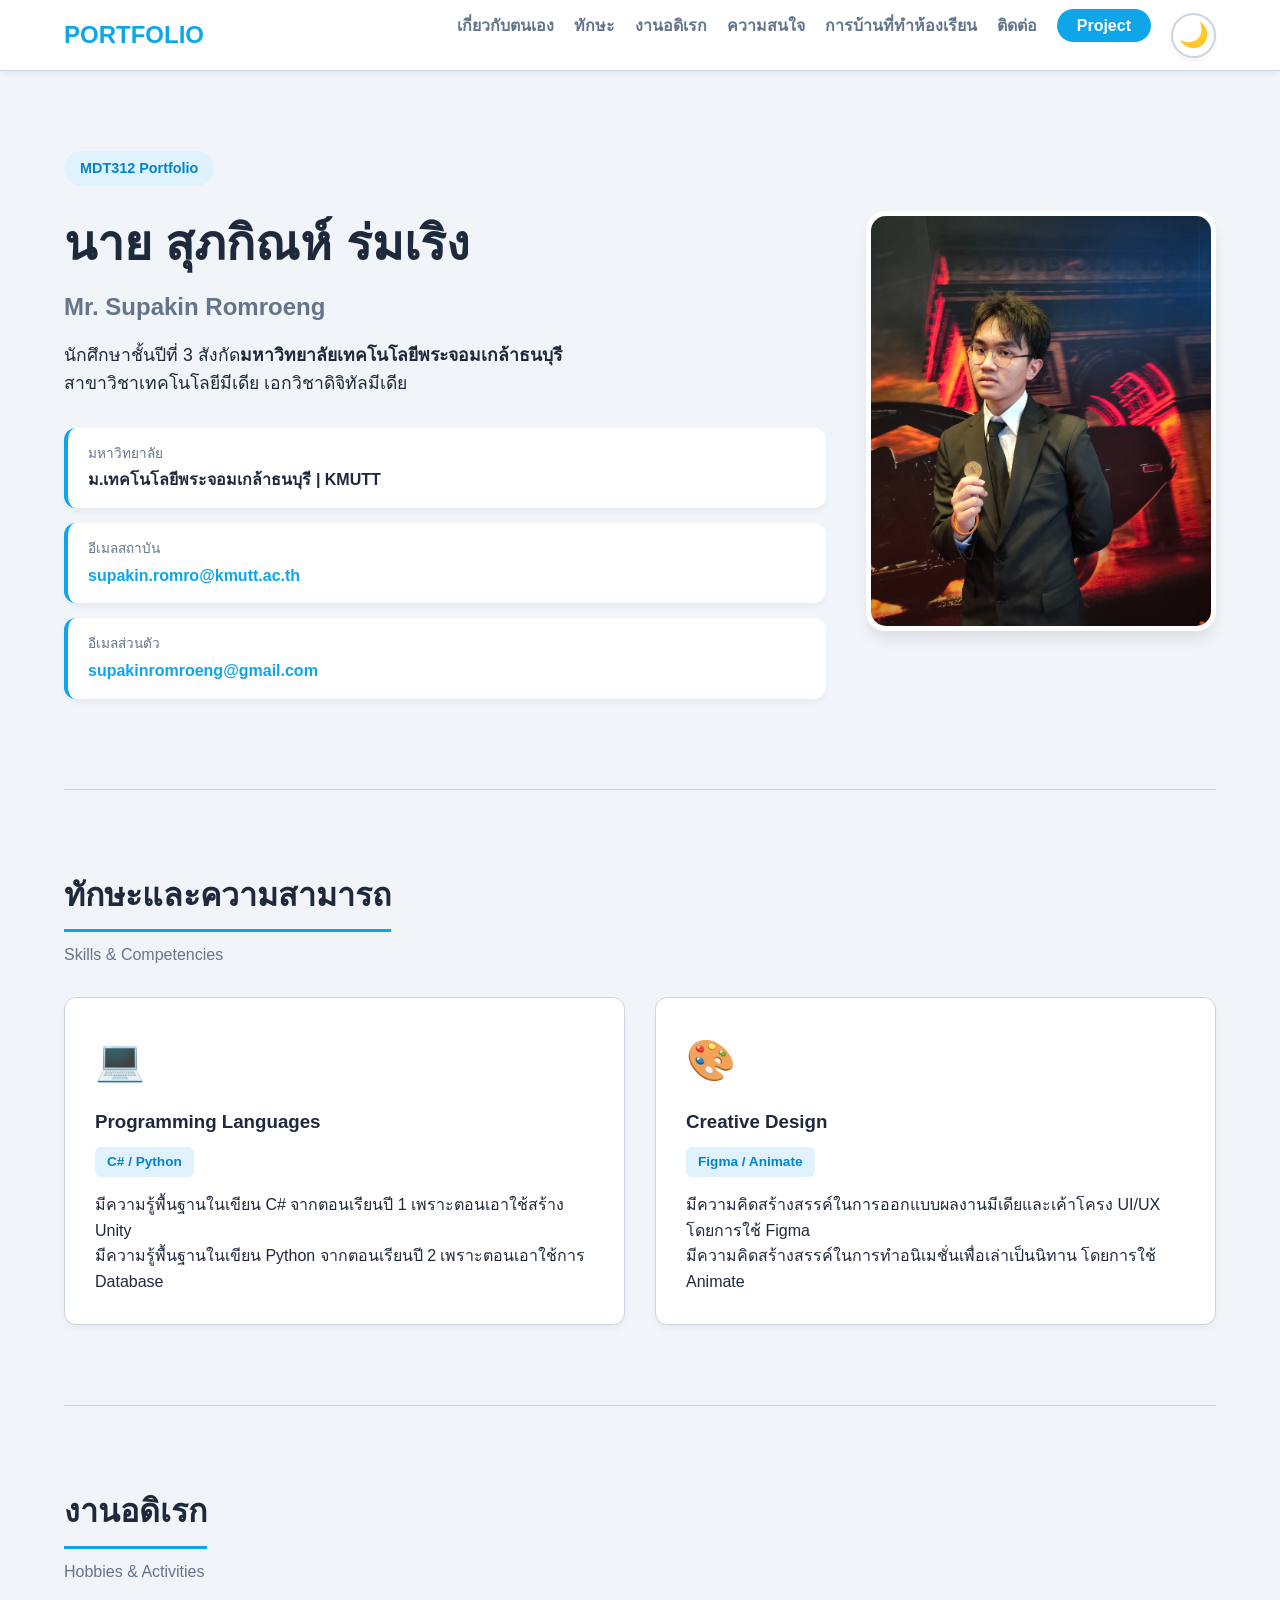
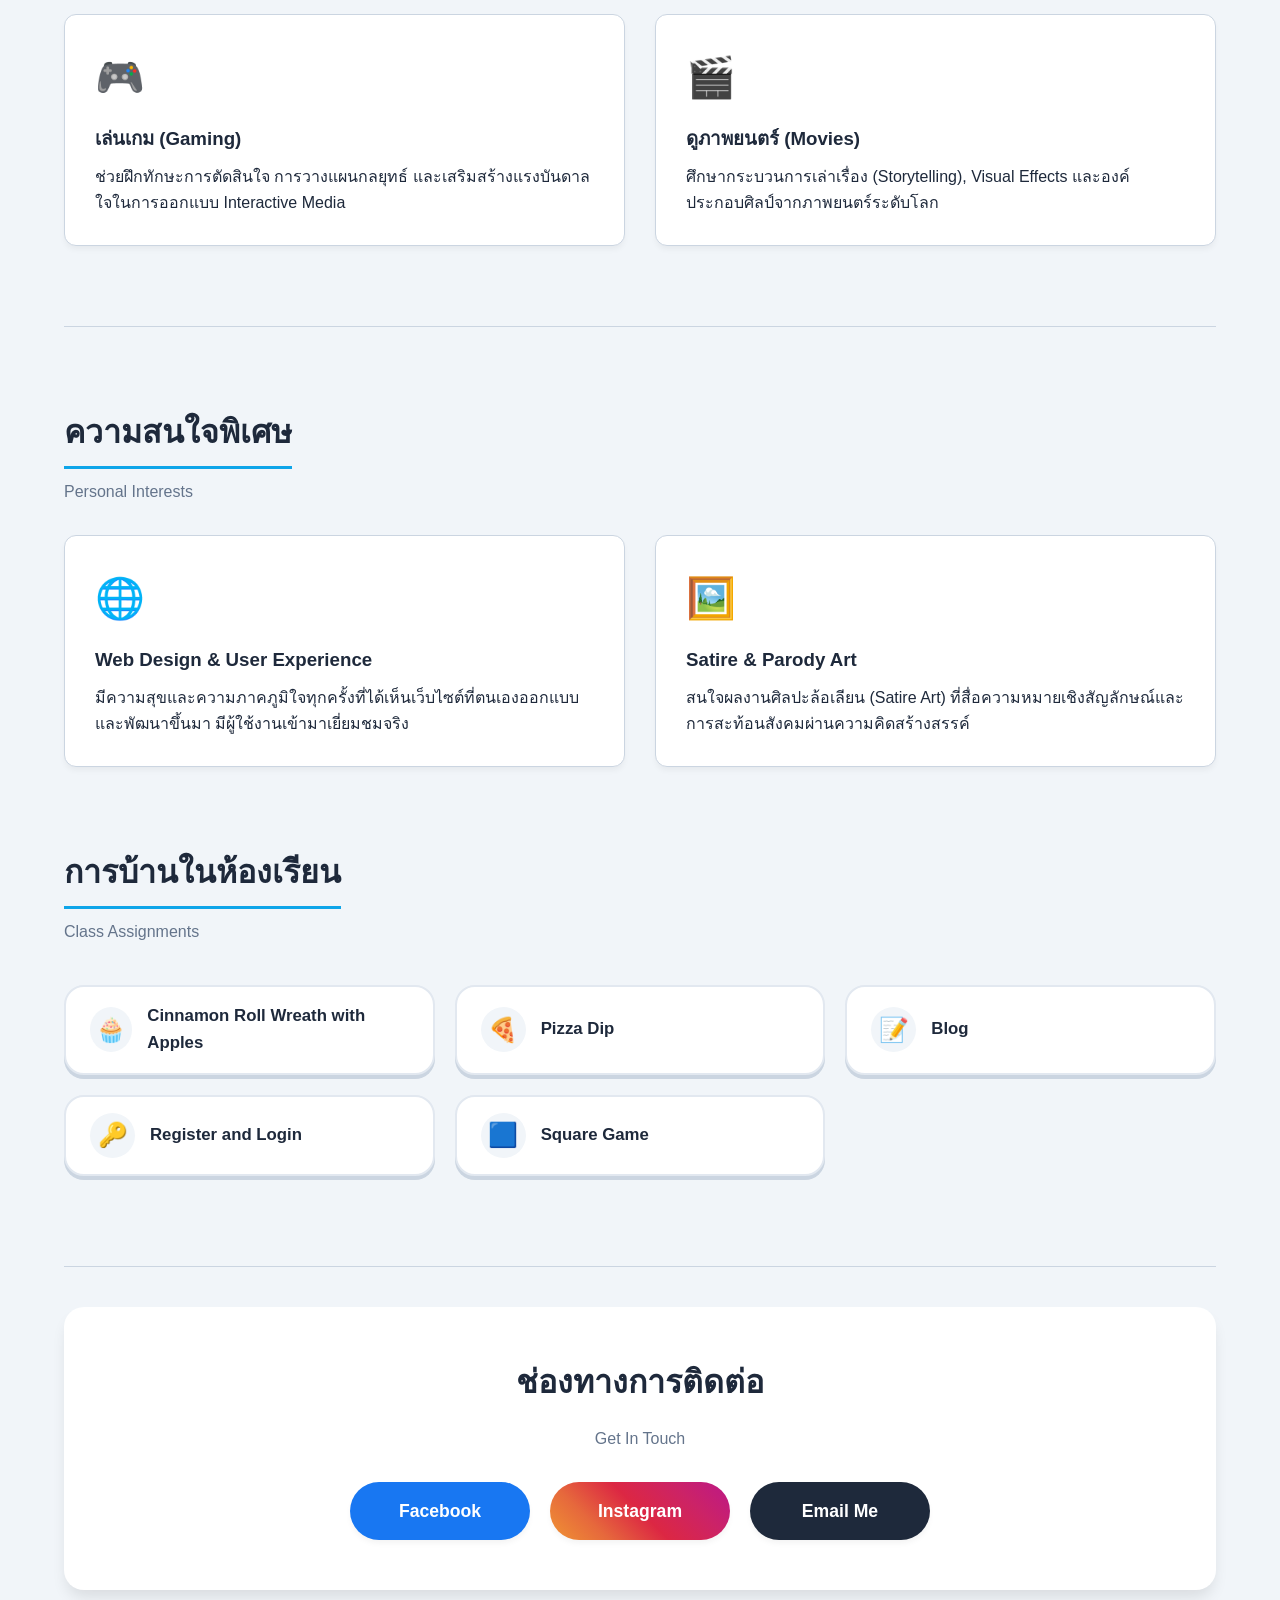
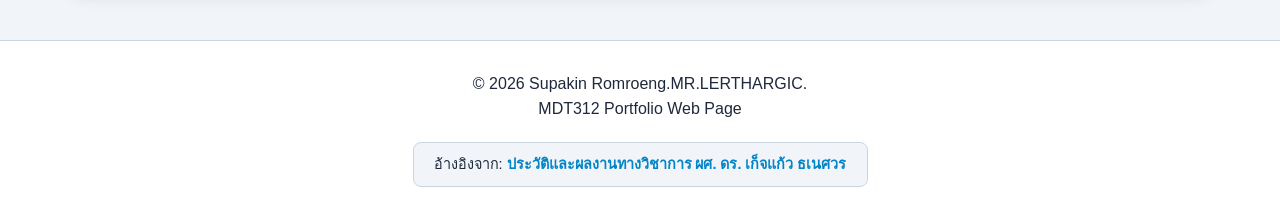
==== Portfolio/index.html @ a9341f12 "Upload Portfolio" ====
<!DOCTYPE html>
<html lang="th">

<head>
    <meta charset="UTF-8">
    <meta name="viewport" content="width=device-width, initial-scale=1.0">
    <meta name="keywords" content="สุภกิณห์ ร่มเริง, Portfolio, MDT312, KMUTT, Web Developer">
    <meta name="description" content="แฟ้มสะสมผลงานของ สุภกิณห์ ร่มเริง นักศึกษาสาขาเทคโนโลยีมีเดีย KMUTT">
    <meta name="author" content="สุภกิณห์ ร่มเริง">
    <title>Portfolio | สุภกิณห์ ร่มเริง</title>

    <!-- External CSS -->
    <link rel="stylesheet" href="supakin_romroeng.css">
</head>

<body>

    <!-- Header & Navigation Bar -->
    <header class="navbar-header">
        <nav class="navbar container">
            <div class="logo">PORTFOLIO</div>
            <ul class="nav-links">
                <li><a href="#about">เกี่ยวกับตนเอง</a></li>
                <li><a href="#skills">ทักษะ</a></li>
                <li><a href="#hobbies">งานอดิเรก</a></li>
                <li><a href="#interests">ความสนใจ</a></li>
                <li><a href="#assignments">การบ้านที่ทำห้องเรียน</a></li>
                <li><a href="#contact">ติดต่อ</a></li>
                <li><a href="project.html" class="nav-btn">Project</a></li>
                <li><button id="theme-toggle" class="theme-btn" aria-label="Toggle Theme">🌙</button></li>
            </ul>
        </nav>
    </header>

    <main class="container">

        <!-- Hero / Profile Section -->
        <section id="about" class="hero-section">
            <div class="hero-content">
                <span class="badge">MDT312 Portfolio</span>
                <h1 class="hero-title">นาย สุภกิณห์ ร่มเริง</h1>
                <h2 class="hero-subtitle">Mr. Supakin Romroeng</h2>
                <p class="hero-desc">
                    นักศึกษาชั้นปีที่ 3 สังกัด<strong>มหาวิทยาลัยเทคโนโลยีพระจอมเกล้าธนบุรี</strong><br>
                    สาขาวิชาเทคโนโลยีมีเดีย เอกวิชาดิจิทัลมีเดีย
                </p>

                <!-- Contact Info Badges -->
                <div class="info-badges">
                    <div class="info-card">
                        <span class="info-label">มหาวิทยาลัย</span>
                        <span class="info-value">ม.เทคโนโลยีพระจอมเกล้าธนบุรี | KMUTT</span>
                    </div>
                    <div class="info-card">
                        <span class="info-label">อีเมลสถาบัน</span>
                        <a href="mailto:supakin.romro@kmutt.ac.th" class="info-value link">supakin.romro@kmutt.ac.th</a>
                    </div>
                    <div class="info-card">
                        <span class="info-label">อีเมลส่วนตัว</span>
                        <a href="mailto:supakinromroeng@gmail.com" class="info-value link">supakinromroeng@gmail.com</a>
                    </div>
                </div>
            </div>

            <!-- Profile Image Container -->
            <div class="hero-image-wrapper">
                <img src="62441.jpg" alt="รูปโปรไฟล์ สุภกิณห์ ร่มเริง" class="hero-img">
            </div>
        </section>

        <hr class="section-divider">

        <!-- Skills Section -->
        <section id="skills" class="section">
            <div class="section-title-wrapper">
                <h2 class="section-title">ทักษะและความสามารถ</h2>
                <p class="section-subtitle">Skills & Competencies</p>
            </div>

            <div class="grid-cards">
                <div class="card skill-card">
                    <div class="card-icon">💻</div>
                    <h3>Programming Languages</h3>
                    <p class="card-tag">C# / Python</p>
                    <p>มีความรู้พื้นฐานในเขียน C# จากตอนเรียนปี 1 เพราะตอนเอาใช้สร้าง Unity</p>
                    <p>มีความรู้พื้นฐานในเขียน Python จากตอนเรียนปี 2 เพราะตอนเอาใช้การ Database</p>
                </div>

                <div class="card skill-card">
                    <div class="card-icon">🎨</div>
                    <h3>Creative Design</h3>
                    <p class="card-tag">Figma / Animate</p>
                    <p>มีความคิดสร้างสรรค์ในการออกแบบผลงานมีเดียและเค้าโครง UI/UX โดยการใช้ Figma</p>
                    <p>มีความคิดสร้างสรรค์ในการทำอนิเมชั่นเพื่อเล่าเป็นนิทาน โดยการใช้ Animate</p>
                </div>
            </div>
        </section>

        <hr class="section-divider">

        <!-- Hobbies Section -->
        <section id="hobbies" class="section">
            <div class="section-title-wrapper">
                <h2 class="section-title">งานอดิเรก</h2>
                <p class="section-subtitle">Hobbies & Activities</p>
            </div>

            <div class="grid-cards">
                <div class="card hobby-card">
                    <div class="card-icon">🎮</div>
                    <h3>เล่นเกม (Gaming)</h3>
                    <p>ช่วยฝึกทักษะการตัดสินใจ การวางแผนกลยุทธ์ และเสริมสร้างแรงบันดาลใจในการออกแบบ Interactive Media
                    </p>
                </div>

                <div class="card hobby-card">
                    <div class="card-icon">🎬</div>
                    <h3>ดูภาพยนตร์ (Movies)</h3>
                    <p>ศึกษากระบวนการเล่าเรื่อง (Storytelling), Visual Effects และองค์ประกอบศิลป์จากภาพยนตร์ระดับโลก</p>
                </div>
            </div>
        </section>

        <hr class="section-divider">

        <!-- Interests Section -->
        <section id="interests" class="section">
            <div class="section-title-wrapper">
                <h2 class="section-title">ความสนใจพิเศษ</h2>
                <p class="section-subtitle">Personal Interests</p>
            </div>

            <div class="grid-cards">
                <div class="card interest-card">
                    <div class="card-icon">🌐</div>
                    <h3>Web Design & User Experience</h3>
                    <p>มีความสุขและความภาคภูมิใจทุกครั้งที่ได้เห็นเว็บไซต์ที่ตนเองออกแบบและพัฒนาขึ้นมา
                        มีผู้ใช้งานเข้ามาเยี่ยมชมจริง</p>
                </div>

                <div class="card interest-card">
                    <div class="card-icon">🖼️</div>
                    <h3>Satire & Parody Art</h3>
                    <p>สนใจผลงานศิลปะล้อเลียน (Satire Art)
                        ที่สื่อความหมายเชิงสัญลักษณ์และการสะท้อนสังคมผ่านความคิดสร้างสรรค์</p>
                </div>
            </div>
        </section>

        <!-- Assignment Section -->
        <section id="assignments" class="section">
            <div class="section-title-wrapper">
                <h2 class="section-title">การบ้านในห้องเรียน</h2>
                <p class="section-subtitle">Class Assignments</p>
            </div>

            <!-- ใช้ Grid สำหรับปุ่มการบ้าน -->
            <div class="assignment-grid">
                <a href="Assignment/assignment-3/recipe.html" class="assignment-btn">
                    <span class="btn-icon">🧁</span> Cinnamon Roll Wreath with Apples
                </a>
                <a href="Assignment/assignment4/recipe.html" class="assignment-btn">
                    <span class="btn-icon">🍕</span> Pizza Dip
                </a>
                <a href="Assignment/assignment5/index.html" class="assignment-btn">
                    <span class="btn-icon">📝</span> Blog
                </a>
                <a href="Assignment/assignment-6/register.html" class="assignment-btn">
                    <span class="btn-icon">🔑</span> Register and Login
                </a>
                <a href="Assignment/assignment7/index.html" class="assignment-btn">
                    <span class="btn-icon">🟦</span> Square Game
                </a>
            </div>
        </section>


        <hr class="section-divider">

        <!-- Contact Section -->
        <section id="contact" class="section contact-section">
            <div class="section-title-wrapper">
                <h2 class="section-title">ช่องทางการติดต่อ</h2>
                <p class="section-subtitle">Get In Touch</p>
            </div>

            <div class="social-links">
                <a href="https://www.facebook.com/supakin.romroeng" target="_blank" rel="noopener noreferrer"
                    class="social-btn facebook">
                    <span>Facebook</span>
                </a>
                <a href="https://www.instagram.com/love_rabu2005/" target="_blank" rel="noopener noreferrer"
                    class="social-btn instagram">
                    <span>Instagram</span>
                </a>
                <a href="mailto:supakin.romro@kmutt.ac.th" class="social-btn email">
                    <span>Email Me</span>
                </a>
            </div>
        </section>

    </main>

    <!-- Footer -->
    <footer class="footer">
        <div class="container footer-content">
            <p>&copy; 2026 Supakin Romroeng.MR.LERTHARGIC.</p>
            <p class="footer-subtext">MDT312 Portfolio Web Page</p>

            <!-- Reference -->
            <p class="reference-link">
                อ้างอิงจาก: <a href="https://ketnas.github.io/portfolio-mdt312/"
                    target="_blank">ประวัติและผลงานทางวิชาการ ผศ. ดร. เก็จแก้ว ธเนศวร</a>
            </p>
        </div>
    </footer>

    <script src="script.js"></script>

</body>

</html>
---- Portfolio/supakin_romroeng.css ----
/* ==========================================================================
   1. CSS Variables & Reset (Week 2)
   ========================================================================== */
:root {
    --primary-color: #0ea5e9;
    /* ฟ้าสดใส (Sky Blue) */
    --primary-hover: #0284c7;
    /* ฟ้าเข้มเวลา Hover */
    --bg-color: #f1f5f9;
    /* พื้นหลังหน้าเว็บสีเทาอ่อน สบายตา */
    --card-bg: #ffffff;
    /* การ์ดสีขาว */
    --text-primary: #1e293b;
    /* สีข้อความหลักเข้มๆ แต่อ่อนกว่าดำ */
    --text-secondary: #64748b;
    /* สีข้อความรอง */
    --border-color: #cbd5e1;
    /* ขอบสีเทาอ่อน */

    --radius-sm: 8px;
    --radius-md: 12px;
    --radius-lg: 20px;

    --shadow-sm: 0 4px 6px -1px rgba(0, 0, 0, 0.05);
    --shadow-md: 0 10px 15px -3px rgba(0, 0, 0, 0.1);
    --shadow-hover: 0 20px 25px -5px rgba(0, 0, 0, 0.15);

    --transition: all 0.3s ease-in-out;
}

* {
    margin: 0;
    padding: 0;
    box-sizing: border-box;
}

html {
    scroll-behavior: smooth;
}

/* เอา Google Font ออก ใช้ฟอนต์พื้นฐานของระบบแทน */
body {
    font-family: -apple-system, BlinkMacSystemFont, "Segoe UI", Roboto, Helvetica, Arial, Tahoma, "Thonburi", sans-serif;
    background-color: var(--bg-color);
    color: var(--text-primary);
    line-height: 1.6;
}

.container {
    max-width: 1200px;
    margin: 0 auto;
    padding: 0 24px;
}

.text-center {
    text-align: center;
}

/* ==========================================================================
   2. Navbar
   ========================================================================== */
.navbar-header {
    position: sticky;
    top: 0;
    background-color: rgba(255, 255, 255, 0.95);
    backdrop-filter: blur(8px);
    border-bottom: 1px solid var(--border-color);
    z-index: 1000;
    box-shadow: var(--shadow-sm);
}

.navbar {
    display: flex;
    justify-content: space-between;
    align-items: center;
    height: 70px;
}

.logo {
    font-size: 1.5rem;
    font-weight: bold;
    color: var(--primary-color);
}

.nav-links {
    display: flex;
    list-style: none;
    gap: 20px;
}

.nav-links a {
    text-decoration: none;
    color: var(--text-secondary);
    font-weight: bold;
    transition: var(--transition);
}

.nav-links a:hover {
    color: var(--primary-hover);
}

.nav-btn {
    background-color: var(--primary-color);
    color: white !important;
    padding: 8px 20px;
    border-radius: 50px;
    /* ปุ่มโค้งมน */
}

.nav-btn:hover {
    background-color: var(--primary-hover);
    transform: translateY(-2px);
}

/* ==========================================================================
   3. Hero Section (หน้า Index)
   ========================================================================== */
.hero-section {
    display: flex;
    align-items: center;
    justify-content: space-between;
    padding: 80px 0 50px;
    gap: 40px;
}

.hero-content {
    flex: 1;
}

.badge {
    display: inline-block;
    background-color: #e0f2fe;
    color: var(--primary-hover);
    padding: 6px 16px;
    border-radius: 20px;
    font-size: 0.9rem;
    font-weight: bold;
    margin-bottom: 20px;
}

.hero-title {
    font-size: 3rem;
    font-weight: bold;
    margin-bottom: 5px;
}

.hero-subtitle {
    font-size: 1.5rem;
    color: var(--text-secondary);
    margin-bottom: 15px;
}

.hero-desc {
    font-size: 1.1rem;
    margin-bottom: 30px;
}

.info-badges {
    display: flex;
    flex-direction: column;
    gap: 15px;
}

.info-card {
    background: var(--card-bg);
    padding: 15px 20px;
    border-radius: var(--radius-md);
    border-left: 4px solid var(--primary-color);
    /* เน้นแถบสีซ้ายมือ */
    box-shadow: var(--shadow-sm);
}

.info-label {
    display: block;
    font-size: 0.85rem;
    color: var(--text-secondary);
    margin-bottom: 3px;
}

.info-value {
    font-weight: bold;
    color: var(--text-primary);
}

.info-value.link {
    color: var(--primary-color);
    text-decoration: none;
}

.info-value.link:hover {
    text-decoration: underline;
}

.hero-image-wrapper {
    flex-shrink: 0;
}

.hero-img {
    width: 350px;
    height: 420px;
    object-fit: cover;
    border-radius: var(--radius-lg);
    box-shadow: var(--shadow-md);
    border: 5px solid white;
    transition: var(--transition);
}

.hero-img:hover {
    transform: rotate(2deg) scale(1.02);
}

.section-divider {
    border: 0;
    height: 1px;
    background: var(--border-color);
    margin: 40px 0;
}

/* ==========================================================================
   4. Sections & Grid Cards (หน้า Index)
   ========================================================================== */
.section {
    padding: 40px 0;
}

.section-title-wrapper {
    margin-bottom: 30px;
}

.section-title {
    font-size: 2rem;
    font-weight: bold;
    color: var(--text-primary);
    border-bottom: 3px solid var(--primary-color);
    display: inline-block;
    padding-bottom: 8px;
}

.section-subtitle {
    margin-top: 10px;
    color: var(--text-secondary);
}

.grid-cards {
    display: grid;
    grid-template-columns: repeat(auto-fit, minmax(320px, 1fr));
    gap: 30px;
}

.card {
    background: var(--card-bg);
    padding: 30px;
    border-radius: var(--radius-md);
    box-shadow: var(--shadow-sm);
    border: 1px solid var(--border-color);
    transition: var(--transition);
}

.card:hover {
    transform: translateY(-8px);
    box-shadow: var(--shadow-hover);
    border-color: var(--primary-color);
}

.card-icon {
    font-size: 2.5rem;
    margin-bottom: 15px;
}

.card h3 {
    margin-bottom: 10px;
}

.card-tag {
    display: inline-block;
    background: #e0f2fe;
    color: var(--primary-hover);
    padding: 4px 12px;
    border-radius: 6px;
    font-size: 0.85rem;
    font-weight: bold;
    margin-bottom: 15px;
}

/* Assignment Grid */
.assignment-grid {
    grid-template-columns: repeat(auto-fit, minmax(200px, 1fr));
    gap: 15px;
}

.assignment-item {
    display: block;
    background-color: var(--card-bg);
    text-align: center;
    padding: 20px;
    border-radius: var(--radius-md);
    text-decoration: none;
    color: var(--primary-hover);
    font-weight: bold;
    border: 1px solid var(--border-color);
    transition: var(--transition);
}

.assignment-item:hover {
    background-color: var(--primary-color);
    color: white;
    transform: translateY(-3px);
    box-shadow: var(--shadow-md);
}

/* ==========================================================================
   4.1 Assignment Grid (ปุ่มน่ารักๆ)
   ========================================================================== */
.assignment-grid {
    display: grid;
    /* จัดเป็นตาราง: คอมพิวเตอร์โชว์แถวละ 3, มือถือโชว์แถวละ 1-2 */
    grid-template-columns: repeat(auto-fit, minmax(280px, 1fr));
    gap: 20px;
    padding: 10px 0;
}

.assignment-btn {
    display: flex;
    align-items: center;
    justify-content: flex-start;
    background-color: #ffffff;
    padding: 16px 24px;
    border-radius: var(--radius-lg);
    /* มุมโค้งมนน่ารัก */
    text-decoration: none;
    color: var(--text-primary);
    font-weight: bold;
    font-size: 1.05rem;

    /* Box Model & Border */
    border: 2px solid #e2e8f0;
    box-shadow: 0 4px 0 #cbd5e1;
    /* เงาแบบแข็ง (Hard Shadow) สไตล์ปุ่มเกม/น่ารัก */

    /* Transition สำหรับความนุ่มนวล */
    transition: all 0.2s cubic-bezier(0.4, 0, 0.2, 1);
}

/* เอฟเฟกต์เมื่อเอาเมาส์ชี้ (Hover) */
.assignment-btn:hover {
    border-color: var(--primary-color);
    box-shadow: 0 4px 0 var(--primary-hover);
    color: var(--primary-color);
    transform: translateY(-2px);
    /* ลอยขึ้นนิดหน่อย */
}

/* เอฟเฟกต์เมื่อกดปุ่ม (Active) */
.assignment-btn:active {
    transform: translateY(4px);
    /* ปุ่มยุบลงไปตามเงา */
    box-shadow: 0 0 0 transparent;
    /* เงาหายไป */
}

/* ไอคอนอีโมจิในปุ่ม */
.btn-icon {
    font-size: 1.5rem;
    margin-right: 15px;
    background-color: #f1f5f9;
    width: 45px;
    height: 45px;
    display: inline-flex;
    align-items: center;
    justify-content: center;
    border-radius: 50%;
    /* ไอคอนอยู่ในวงกลม */
    transition: transform 0.3s ease;
}

.assignment-btn:hover .btn-icon {
    transform: scale(1.15) rotate(5deg);
    /* ซูมและเอียงไอคอนเมื่อชี้เมาส์ */
    background-color: #e0f2fe;
    /* เปลี่ยนสีพื้นหลังวงกลม */
}

/* ==========================================================================
   5. Contact Section (ออกแบบให้เป็นระเบียบและสวยงาม)
   ========================================================================== */
.contact-section {
    text-align: center;
    background-color: white;
    padding: 50px 20px;
    border-radius: var(--radius-lg);
    box-shadow: var(--shadow-md);
    margin: 40px 0;
}

.contact-section .section-title {
    border-bottom: none;
    /* เอาเส้นใต้ของ Contact ออก */
}

.social-links {
    display: flex;
    justify-content: center;
    gap: 20px;
    flex-wrap: wrap;
    margin-top: 30px;
}

.social-btn {
    display: flex;
    align-items: center;
    justify-content: center;
    padding: 15px 35px;
    border-radius: 50px;
    /* ปุ่มโค้งมนแบบ Pill */
    font-size: 1.1rem;
    font-weight: bold;
    text-decoration: none;
    color: white;
    transition: var(--transition);
    box-shadow: var(--shadow-sm);
    min-width: 180px;
}

.social-btn.facebook {
    background-color: #1877F2;
}

.social-btn.facebook:hover {
    background-color: #1664cc;
    box-shadow: 0 10px 20px rgba(24, 119, 242, 0.4);
}

.social-btn.instagram {
    background: linear-gradient(45deg, #f09433, #e6683c, #dc2743, #cc2366, #bc1888);
}

.social-btn.instagram:hover {
    box-shadow: 0 10px 20px rgba(220, 39, 67, 0.4);
}

.social-btn.email {
    background-color: var(--text-primary);
}

.social-btn.email:hover {
    background-color: black;
    box-shadow: 0 10px 20px rgba(0, 0, 0, 0.3);
}

.social-btn:hover {
    transform: translateY(-5px);
}

/* ==========================================================================
   6. Project Gallery (หน้า project.html) 
   ========================================================================== */
.gallery-grid {
    display: grid;
    grid-template-columns: repeat(auto-fit, minmax(280px, 1fr));
    gap: 30px;
    padding: 20px 0;
}

.gallery-item {
    background-color: var(--card-bg);
    border-radius: var(--radius-md);
    overflow: hidden;
    /* ไม่ให้รูปทะลุกรอบ */
    box-shadow: var(--shadow-sm);
    border: 1px solid var(--border-color);
    transition: var(--transition);
    display: flex;
    flex-direction: column;
}

.gallery-item:hover {
    transform: translateY(-8px);
    box-shadow: var(--shadow-hover);
    border-color: var(--primary-color);
}

.gallery-item img {
    width: 100%;
    height: 220px;
    object-fit: cover;
    /* ให้รูปเต็มกรอบโดยไม่ผิดสัดส่วน */
    border-bottom: 1px solid var(--border-color);
    transition: transform 0.5s ease;
}

.gallery-item:hover img {
    transform: scale(1.05);
    /* ซูมรูปตอนชี้เมาส์ */
}

.gallery-info {
    padding: 20px;
    flex-grow: 1;
    /* ดันเนื้อหาให้เต็มกล่อง */
    background: white;
    z-index: 1;
    /* ให้อยู่เหนือรูปที่ซูม */
}

.gallery-info h3 {
    color: var(--text-primary);
    font-size: 1.2rem;
    margin-bottom: 8px;
}

.gallery-info p {
    color: var(--text-secondary);
    font-size: 0.9rem;
    font-weight: bold;
}

/* ==========================================================================
   7. Footer
   ========================================================================== */
.footer {
    background-color: white;
    border-top: 1px solid var(--border-color);
    padding: 30px 0;
    margin-top: 50px;
    text-align: center;
}

.reference-link {
    display: inline-block;
    margin-top: 20px;
    padding: 10px 20px;
    background-color: var(--bg-color);
    border: 1px solid var(--border-color);
    border-radius: var(--radius-sm);
    font-size: 0.9rem;
}

.reference-link a {
    color: var(--primary-hover);
    text-decoration: none;
    font-weight: bold;
}

/* ==========================================================================
   8. Responsive Design (มือถือและแท็บเล็ต)
   ========================================================================== */
@media (max-width: 768px) {
    .hero-section {
        flex-direction: column-reverse;
        text-align: center;
        padding: 40px 0;
    }

    .info-card {
        text-align: left;
    }

    .hero-img {
        width: 250px;
        height: 300px;
    }

    .navbar {
        flex-direction: column;
        height: auto;
        padding: 15px 0;
    }

    .nav-links {
        margin-top: 15px;
        flex-wrap: wrap;
        justify-content: center;
    }
} /* <--- ปิดปีกกาของ @media ตรงนี้ให้ถูกต้อง */

/* ==========================================================================
   9. Dark Mode (ธีมมืด) 
   ========================================================================== */

/* ปรับแต่งปุ่มกดให้อีโมจิอยู่ตรงกลางสวยๆ */
.theme-btn {
    background-color: var(--card-bg);
    border: 2px solid var(--border-color);
    width: 45px;
    height: 45px;
    border-radius: 50%;
    cursor: pointer;
    font-size: 1.5rem;
    display: flex;
    align-items: center;
    justify-content: center;
    transition: var(--transition);
    box-shadow: var(--shadow-sm);
    padding: 0;
}

.theme-btn:hover {
    transform: scale(1.1);
    border-color: var(--primary-color);
}

/* เมื่อ body มีคลาส .dark-mode */
body.dark-mode {
    --bg-color: #0f172a;
    --card-bg: #1e293b;
    --text-primary: #f8fafc;
    --text-secondary: #94a3b8;
    --border-color: #334155;

    --primary-color: #38bdf8;
    --primary-hover: #7dd3fc;

    --shadow-sm: 0 4px 6px -1px rgba(0, 0, 0, 0.5);
    --shadow-md: 0 10px 15px -3px rgba(0, 0, 0, 0.7);
}

/* --- บังคับเปลี่ยนสี Navbar และ Footer ตอนเป็น Dark Mode --- */
body.dark-mode .navbar-header,
body.dark-mode .footer,
body.dark-mode .contact-section,
body.dark-mode .gallery-info {
    background-color: #1e293b;
}

body.dark-mode .navbar-header {
    background-color: rgba(15, 23, 42, 0.95);
    border-bottom: 1px solid var(--border-color);
}

/* ปรับแต่งส่วนอื่นๆ เพิ่มเติมในโหมดมืด */
body.dark-mode .btn-icon {
    background-color: #334155;
}

body.dark-mode .assignment-btn {
    background-color: var(--card-bg);
    border-color: var(--border-color);
    box-shadow: 0 4px 0 var(--border-color);
}

body.dark-mode .assignment-btn:hover .btn-icon {
    background-color: #0c4a6e;
}

body.dark-mode .social-btn.email {
    background-color: var(--primary-color);
    color: #0f172a;
}

body.dark-mode .social-btn.email:hover {
    background-color: var(--primary-hover);
}

body.dark-mode .reference-link {
    background-color: var(--bg-color);
}
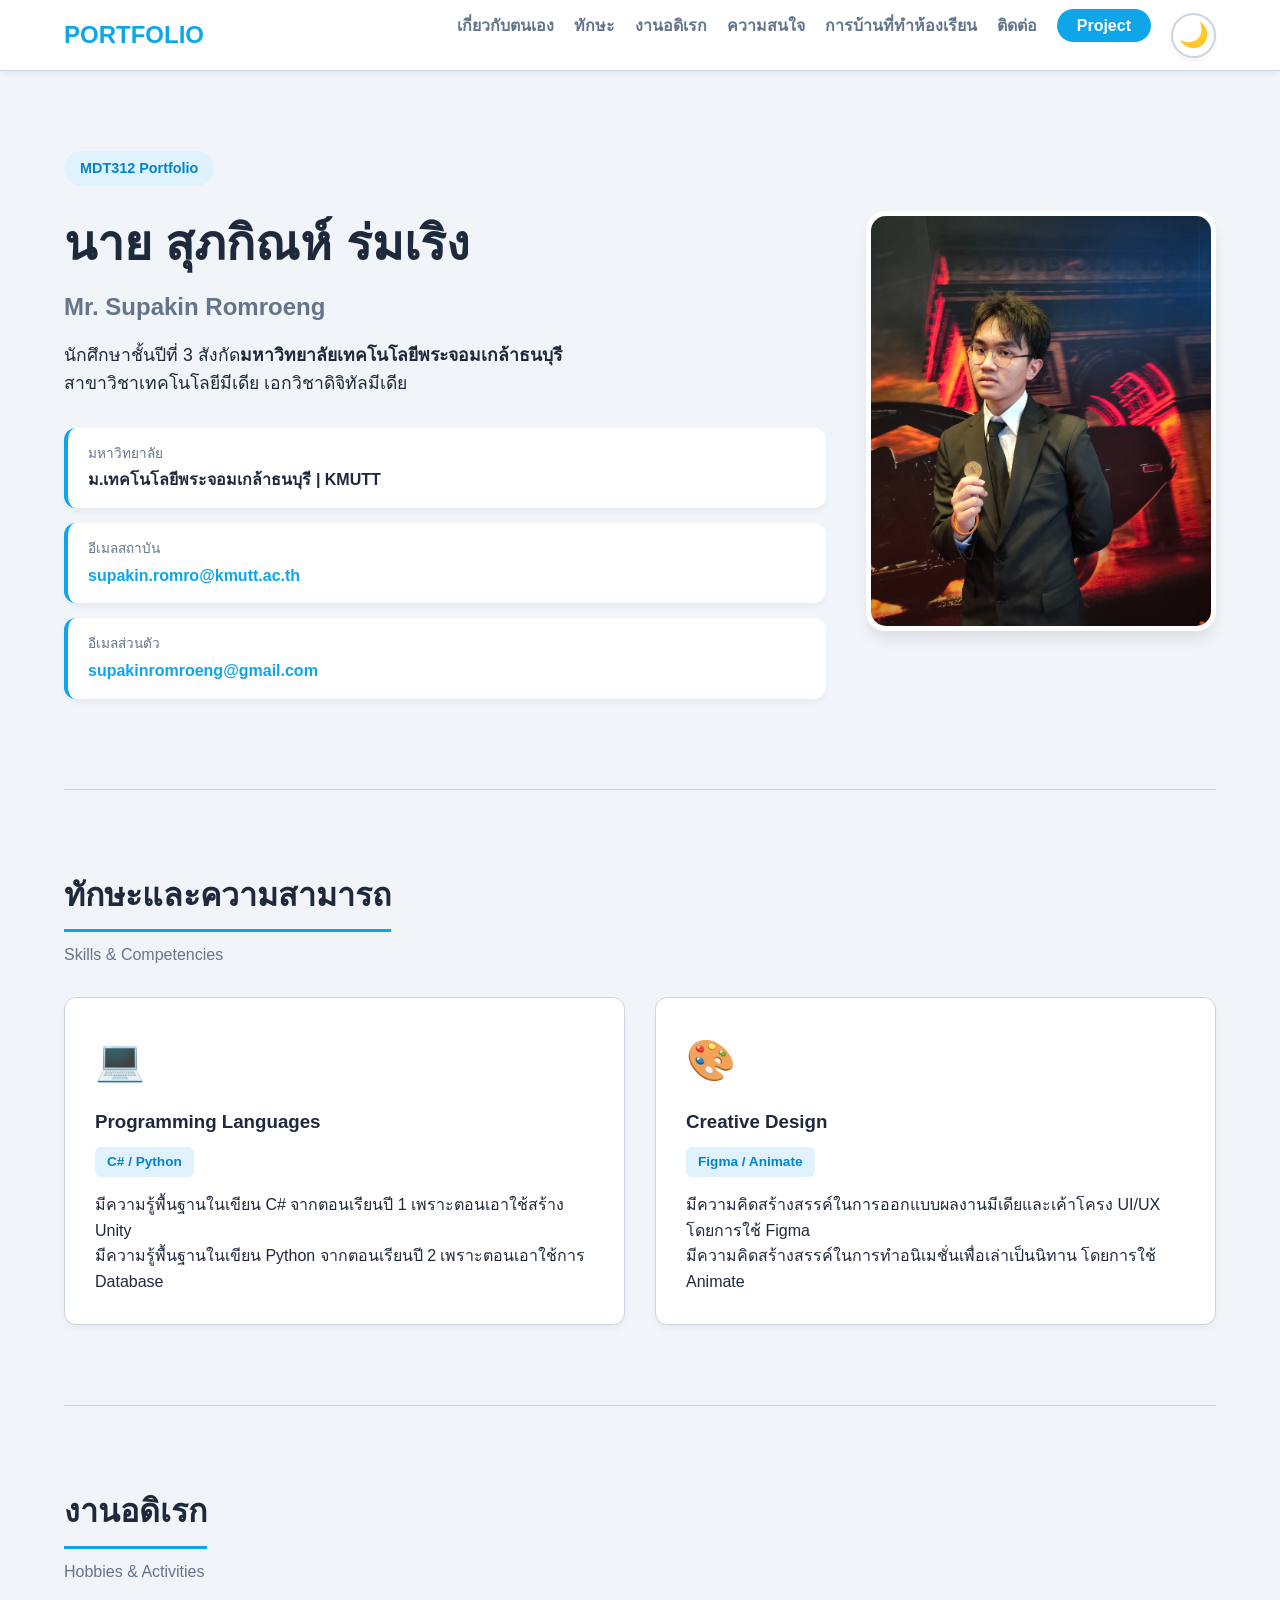
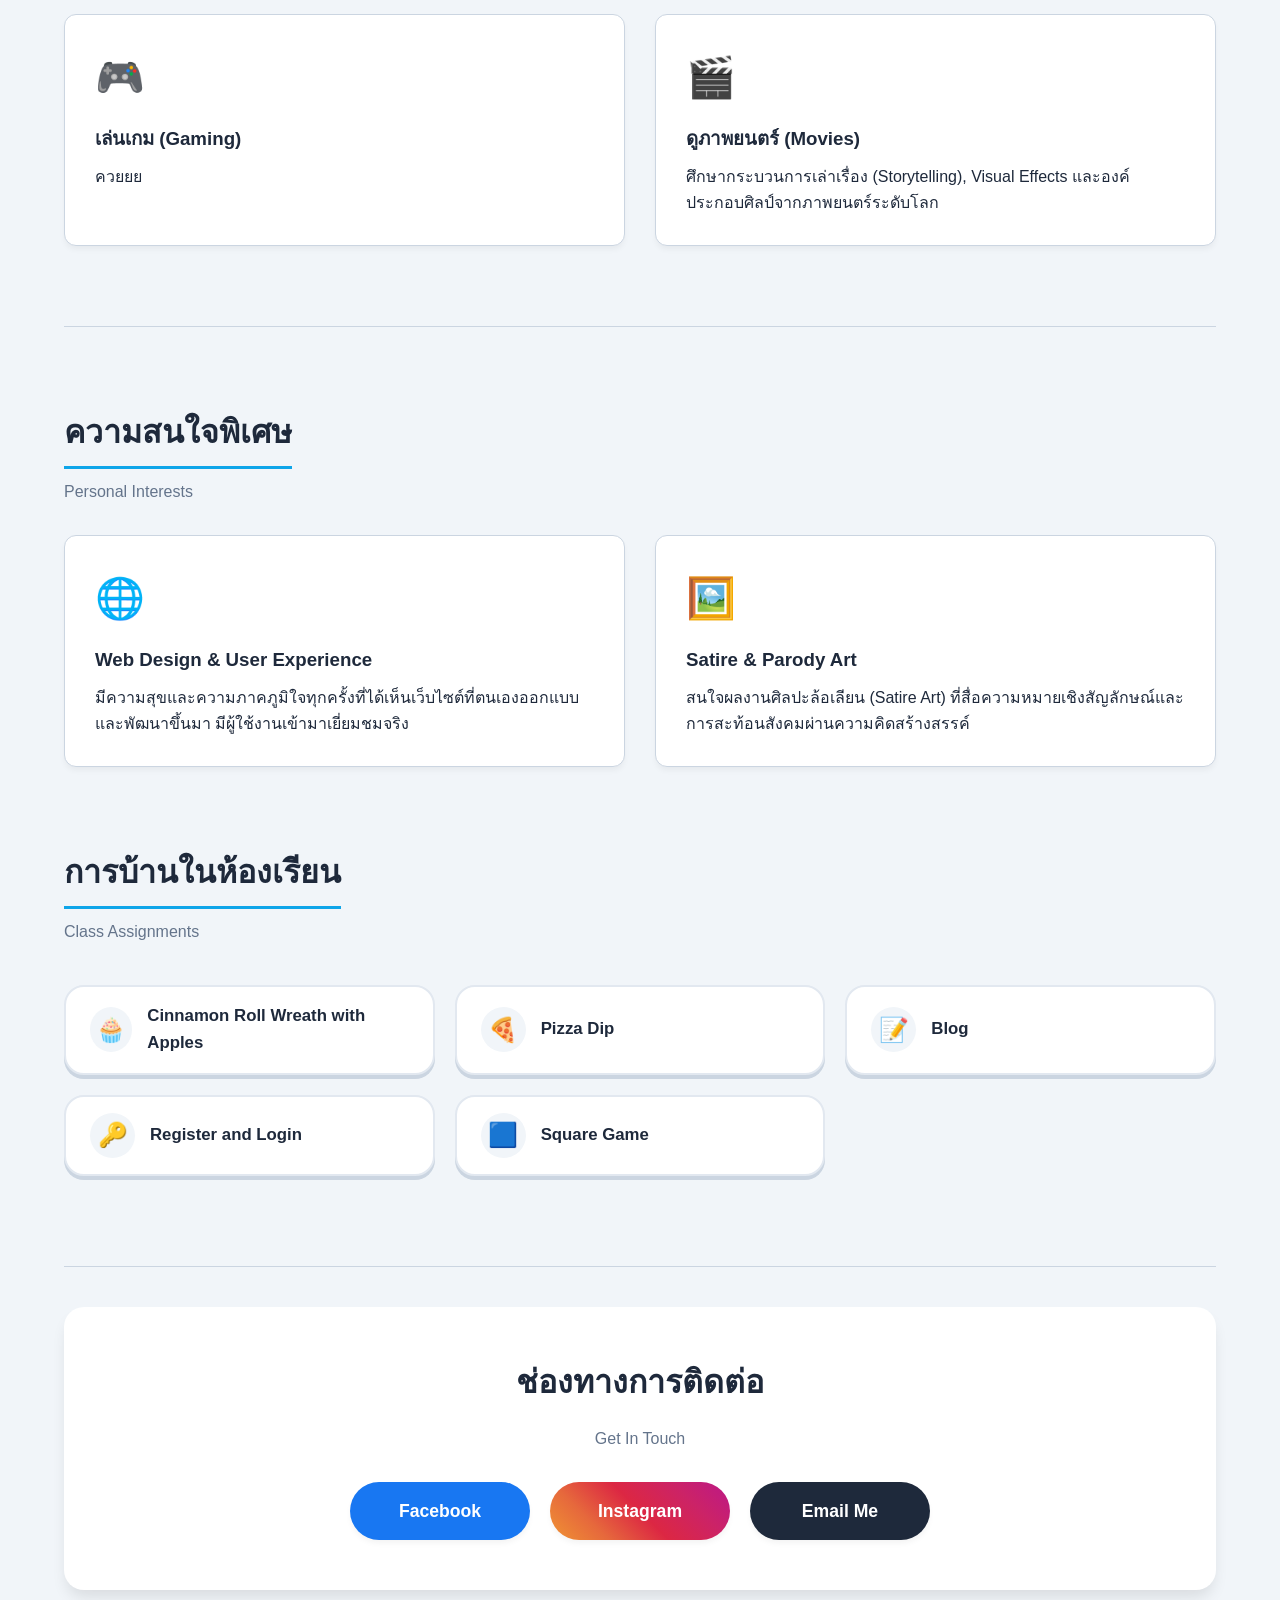
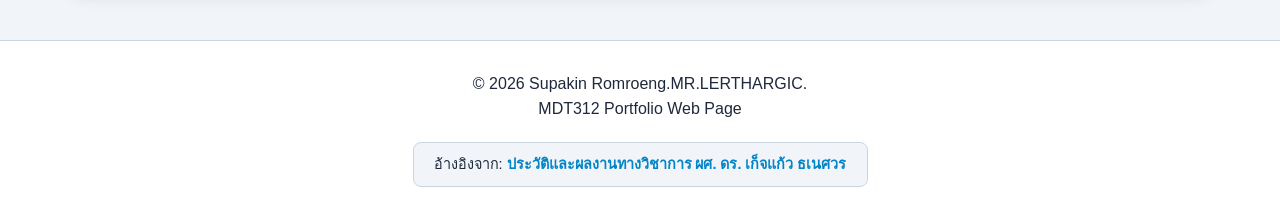
==== commit 3fb1b857: "Update index.html" ====
--- a/Portfolio/index.html
+++ b/Portfolio/index.html
@@ -109,7 +109,7 @@
                 <div class="card hobby-card">
                     <div class="card-icon">🎮</div>
                     <h3>เล่นเกม (Gaming)</h3>
-                    <p>ช่วยฝึกทักษะการตัดสินใจ การวางแผนกลยุทธ์ และเสริมสร้างแรงบันดาลใจในการออกแบบ Interactive Media
+                    <p>ควยยย
                     </p>
                 </div>
 
@@ -219,4 +219,4 @@
 
 </body>
 
-</html>+</html>
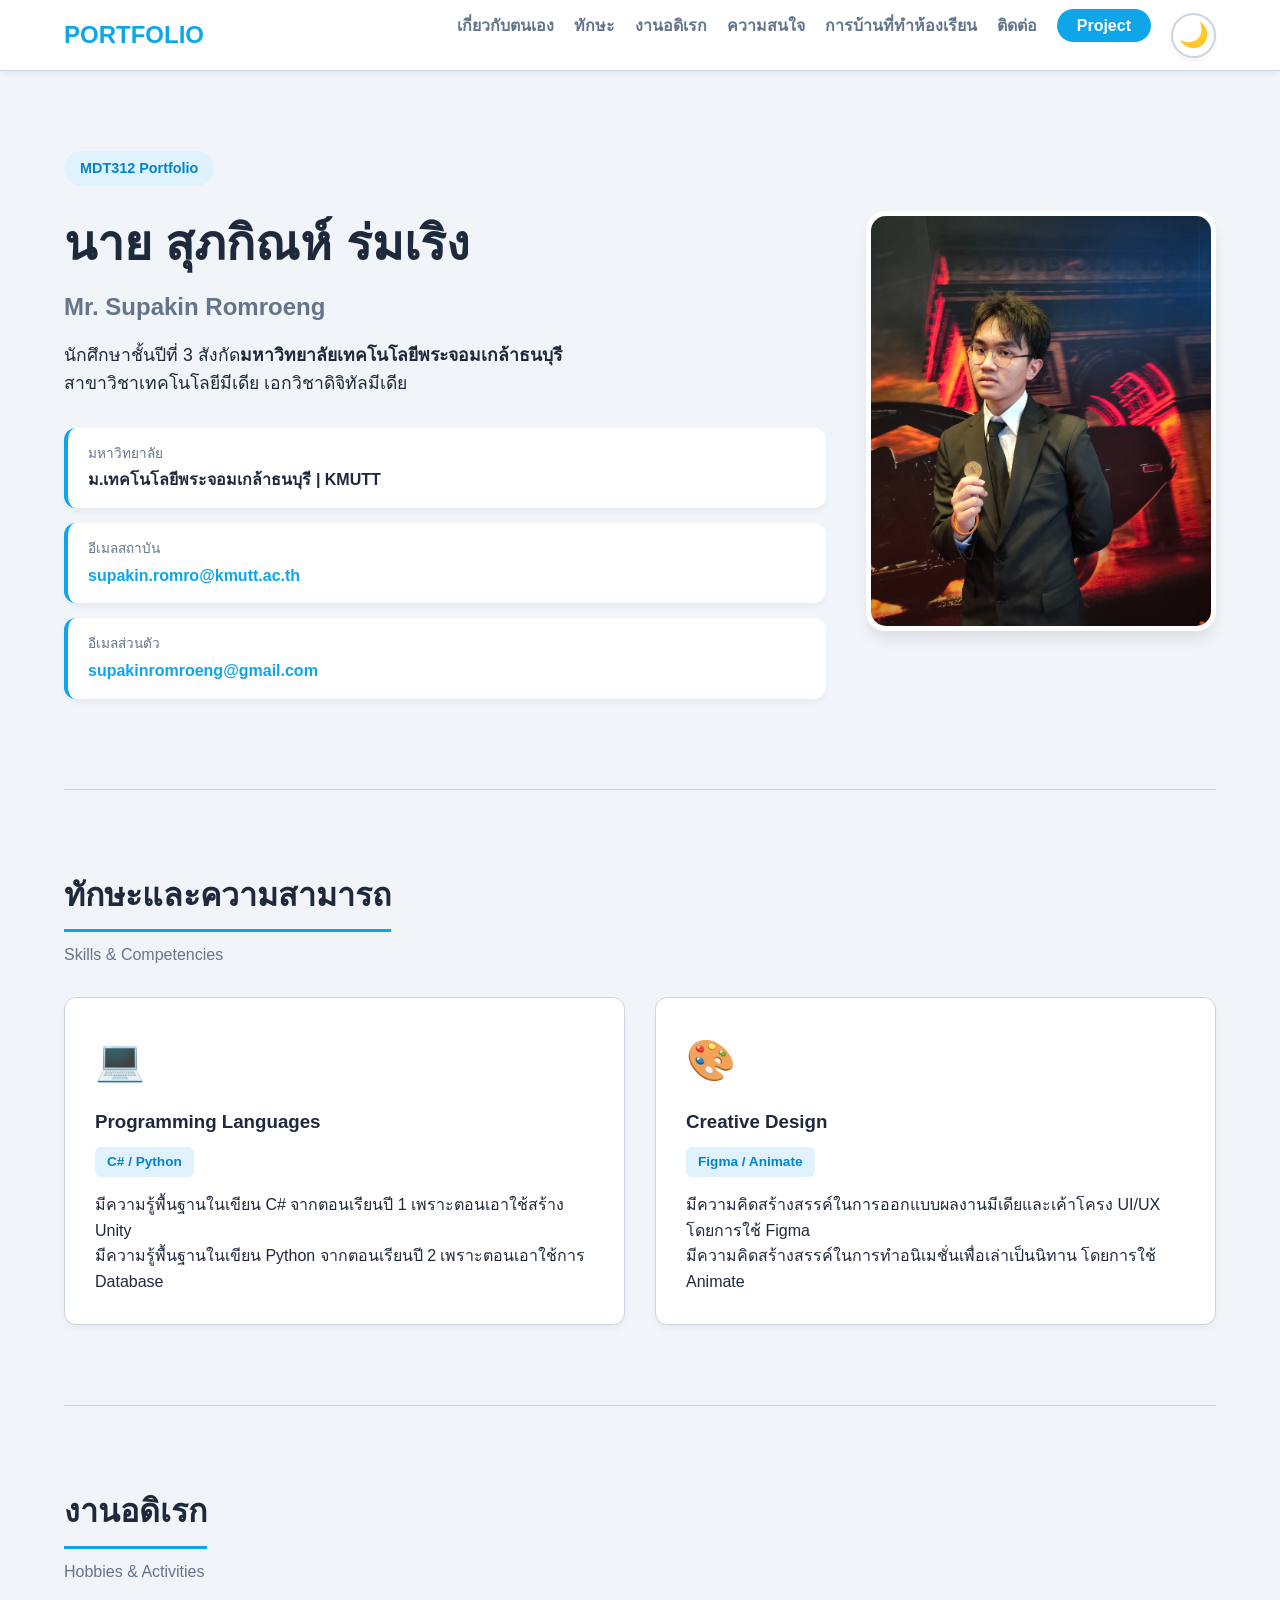
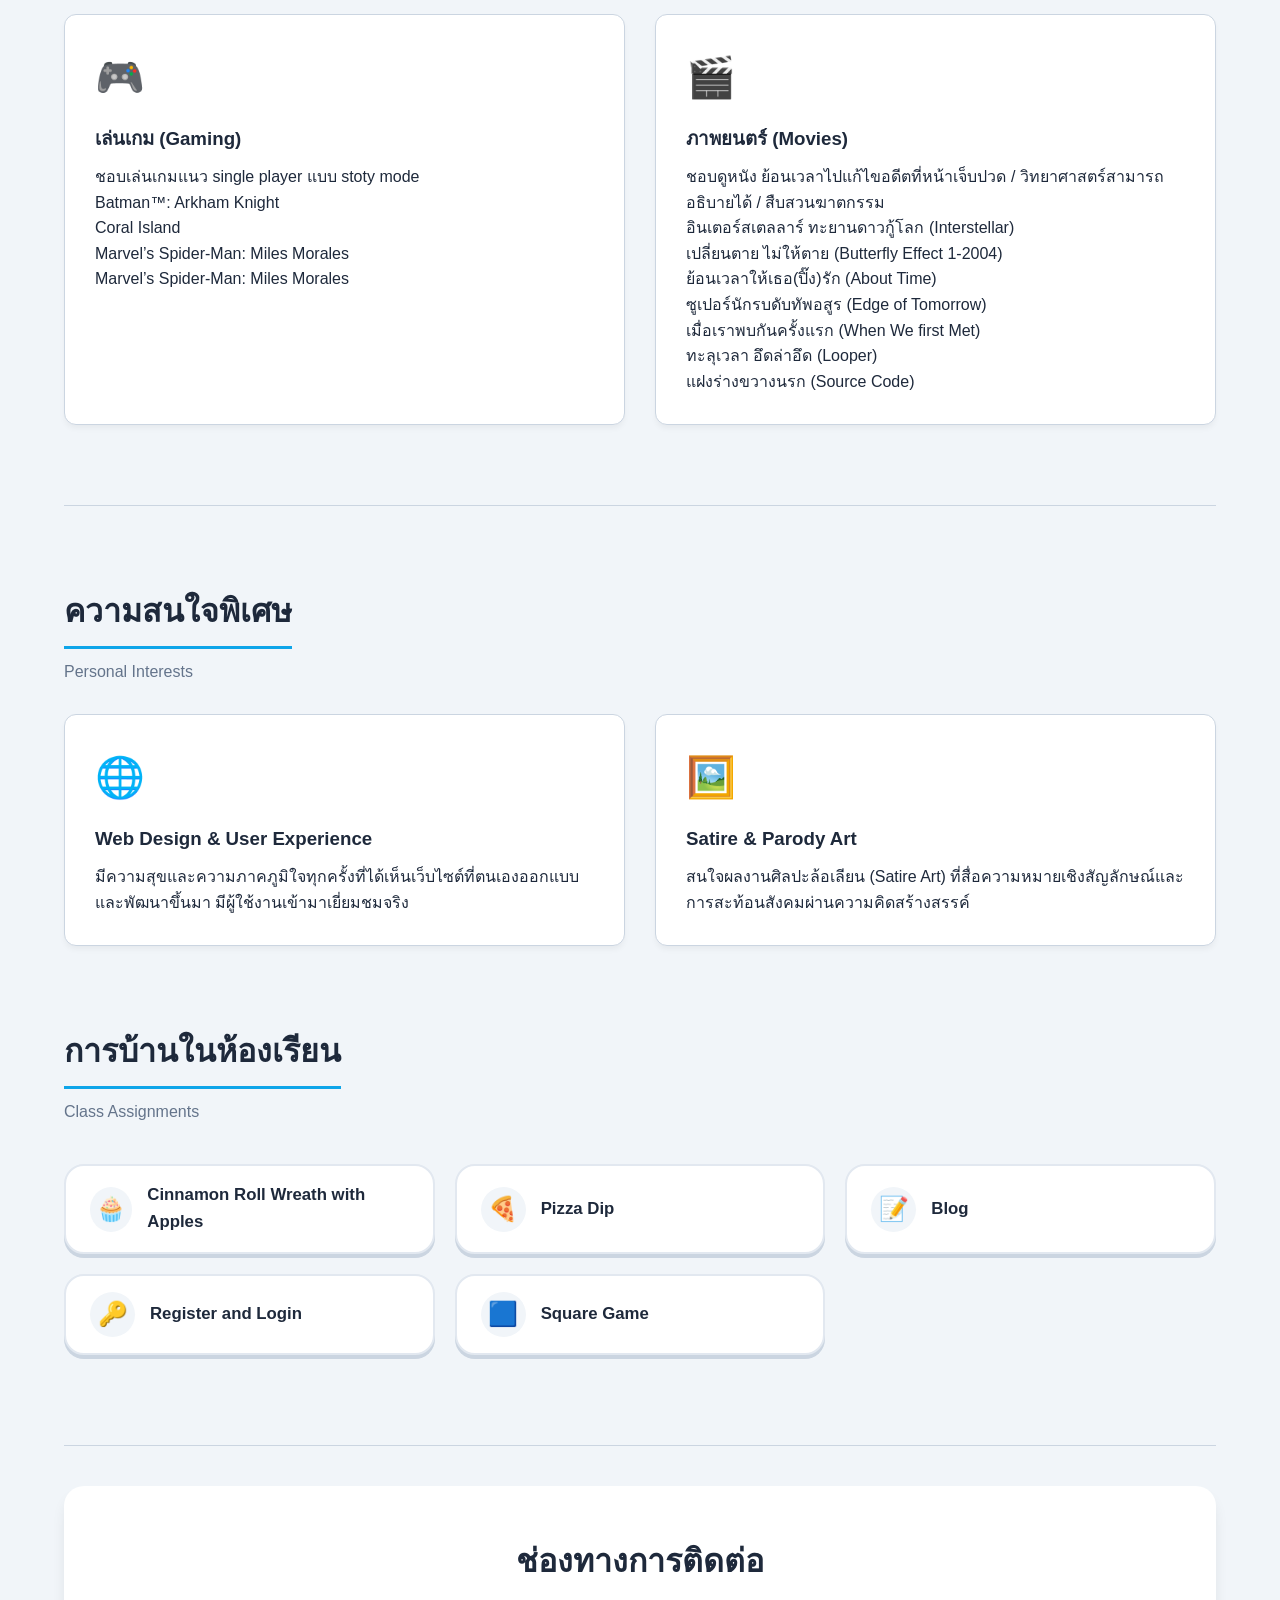
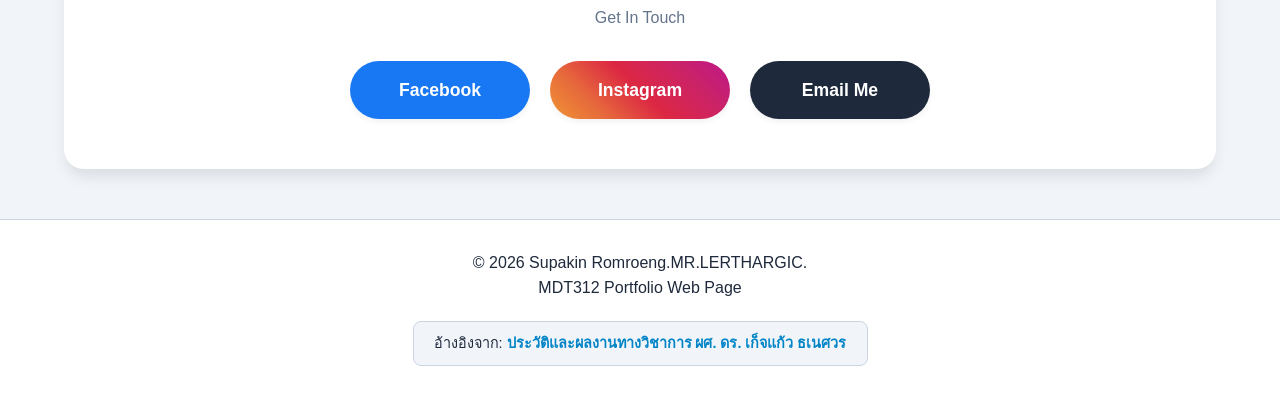
==== commit b1f4da45: "Update index.html" ====
--- a/Portfolio/index.html
+++ b/Portfolio/index.html
@@ -109,14 +109,25 @@
                 <div class="card hobby-card">
                     <div class="card-icon">🎮</div>
                     <h3>เล่นเกม (Gaming)</h3>
-                    <p>ควยยย
-                    </p>
+                    <p>ชอบเล่นเกมแนว single player แบบ stoty mode</p>
+                    <p>Batman™: Arkham Knight</p>
+                    <p>Coral Island</p>
+                    <p>Marvel’s Spider-Man: Miles Morales</p>
+                    <p>Marvel’s Spider-Man: Miles Morales</p>
+
                 </div>
 
                 <div class="card hobby-card">
                     <div class="card-icon">🎬</div>
-                    <h3>ดูภาพยนตร์ (Movies)</h3>
-                    <p>ศึกษากระบวนการเล่าเรื่อง (Storytelling), Visual Effects และองค์ประกอบศิลป์จากภาพยนตร์ระดับโลก</p>
+                    <h3>ภาพยนตร์ (Movies)</h3>
+                    <p>ชอบดูหนัง ย้อนเวลาไปแก้ไขอดีตที่หน้าเจ็บปวด / วิทยาศาสตร์สามารถอธิบายได้ / สืบสวนฆาตกรรม</p>
+                    <p>อินเตอร์สเตลลาร์ ทะยานดาวกู้โลก (Interstellar)</p>
+                    <p>เปลี่ยนตาย ไม่ให้ตาย (Butterfly Effect 1-2004)</p>
+                    <p>ย้อนเวลาให้เธอ(ปิ๊ง)รัก (About Time)</p>
+                    <p>ซูเปอร์นักรบดับทัพอสูร (Edge of Tomorrow)</p>
+                    <p>เมื่อเราพบกันครั้งแรก (When We first Met)</p>
+                    <p>ทะลุเวลา อึดล่าอึด (Looper)</p>
+                    <p>แฝงร่างขวางนรก (Source Code)</p>
                 </div>
             </div>
         </section>
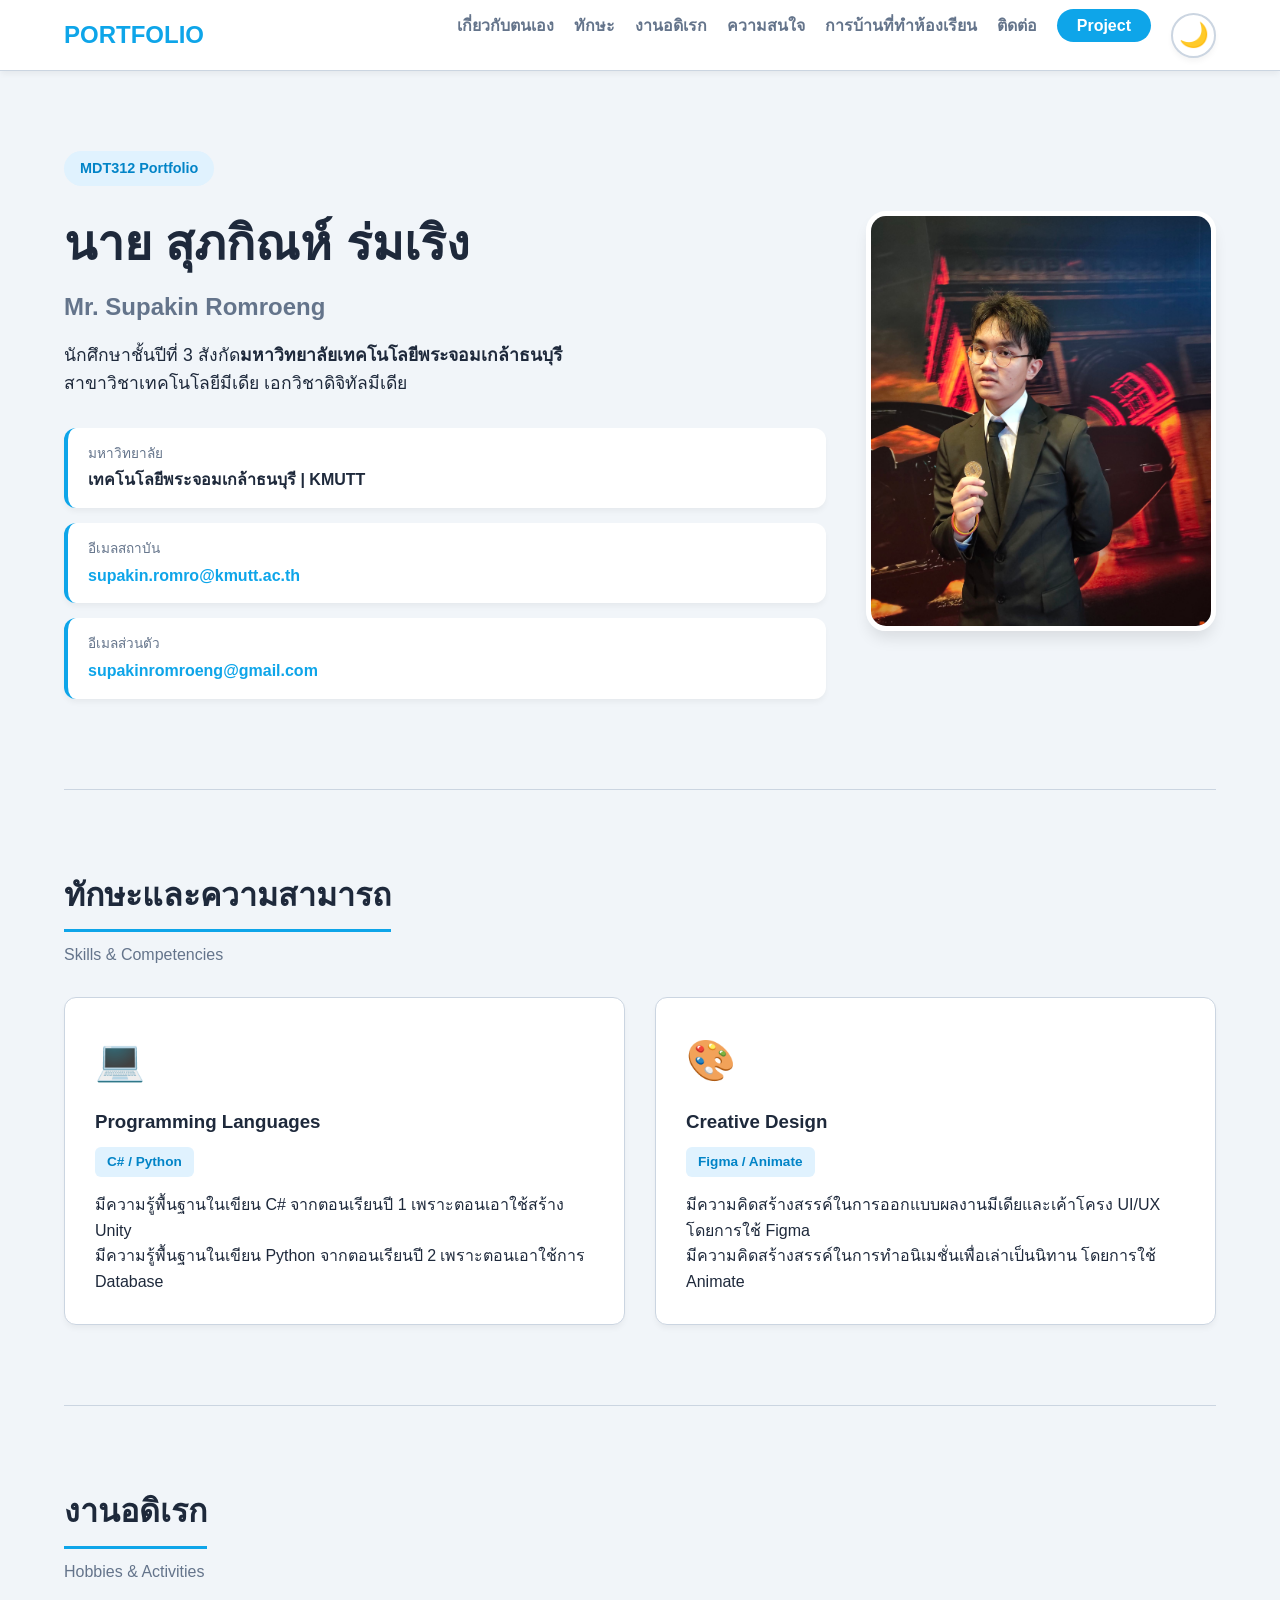
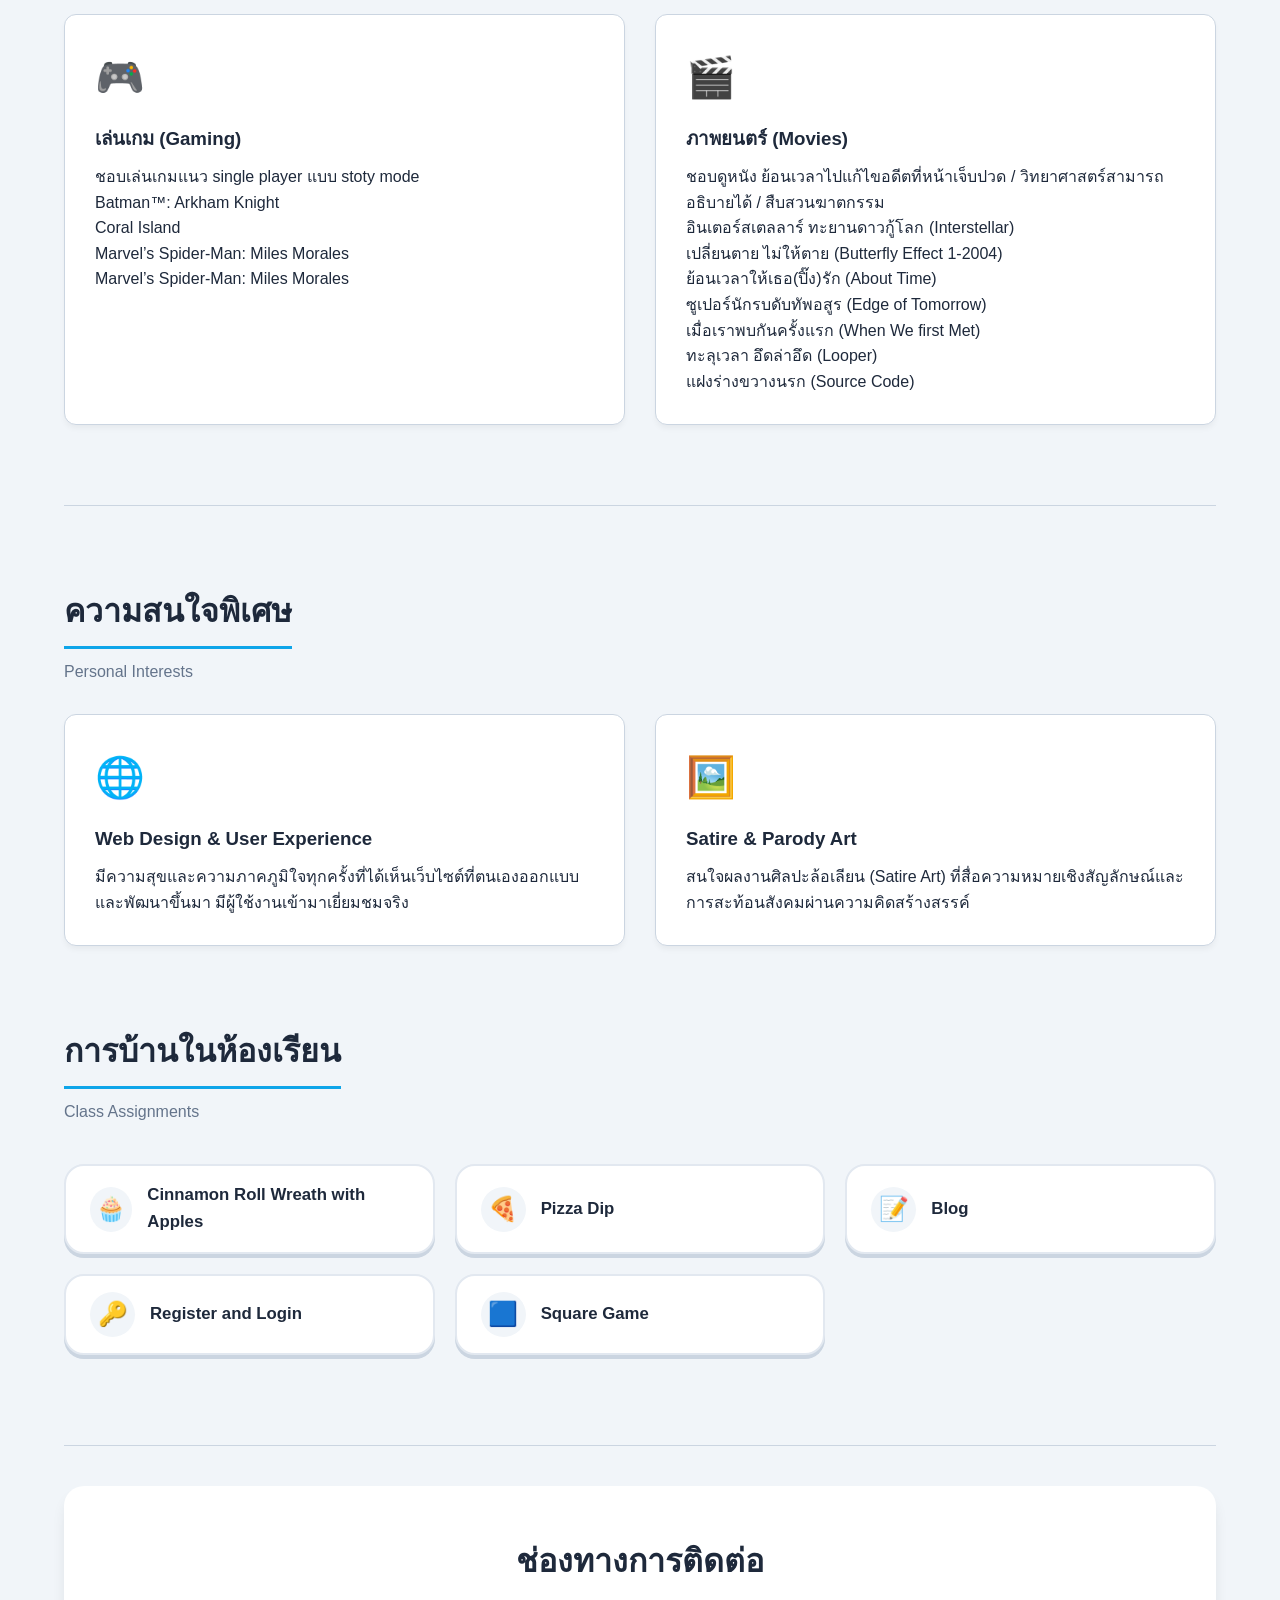
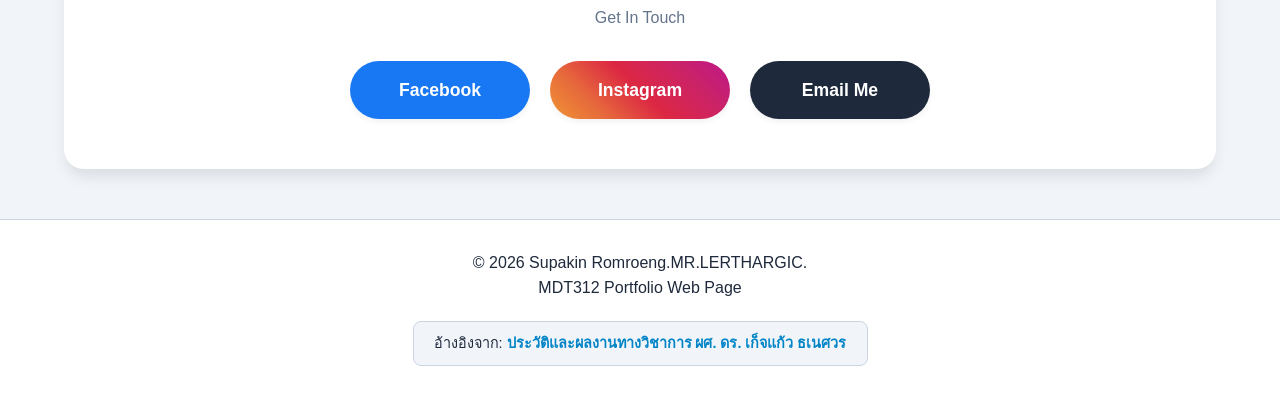
==== commit 41905fee: "Update index.html" ====
--- a/Portfolio/index.html
+++ b/Portfolio/index.html
@@ -49,7 +49,7 @@
                 <div class="info-badges">
                     <div class="info-card">
                         <span class="info-label">มหาวิทยาลัย</span>
-                        <span class="info-value">ม.เทคโนโลยีพระจอมเกล้าธนบุรี | KMUTT</span>
+                        <span class="info-value">เทคโนโลยีพระจอมเกล้าธนบุรี | KMUTT</span>
                     </div>
                     <div class="info-card">
                         <span class="info-label">อีเมลสถาบัน</span>
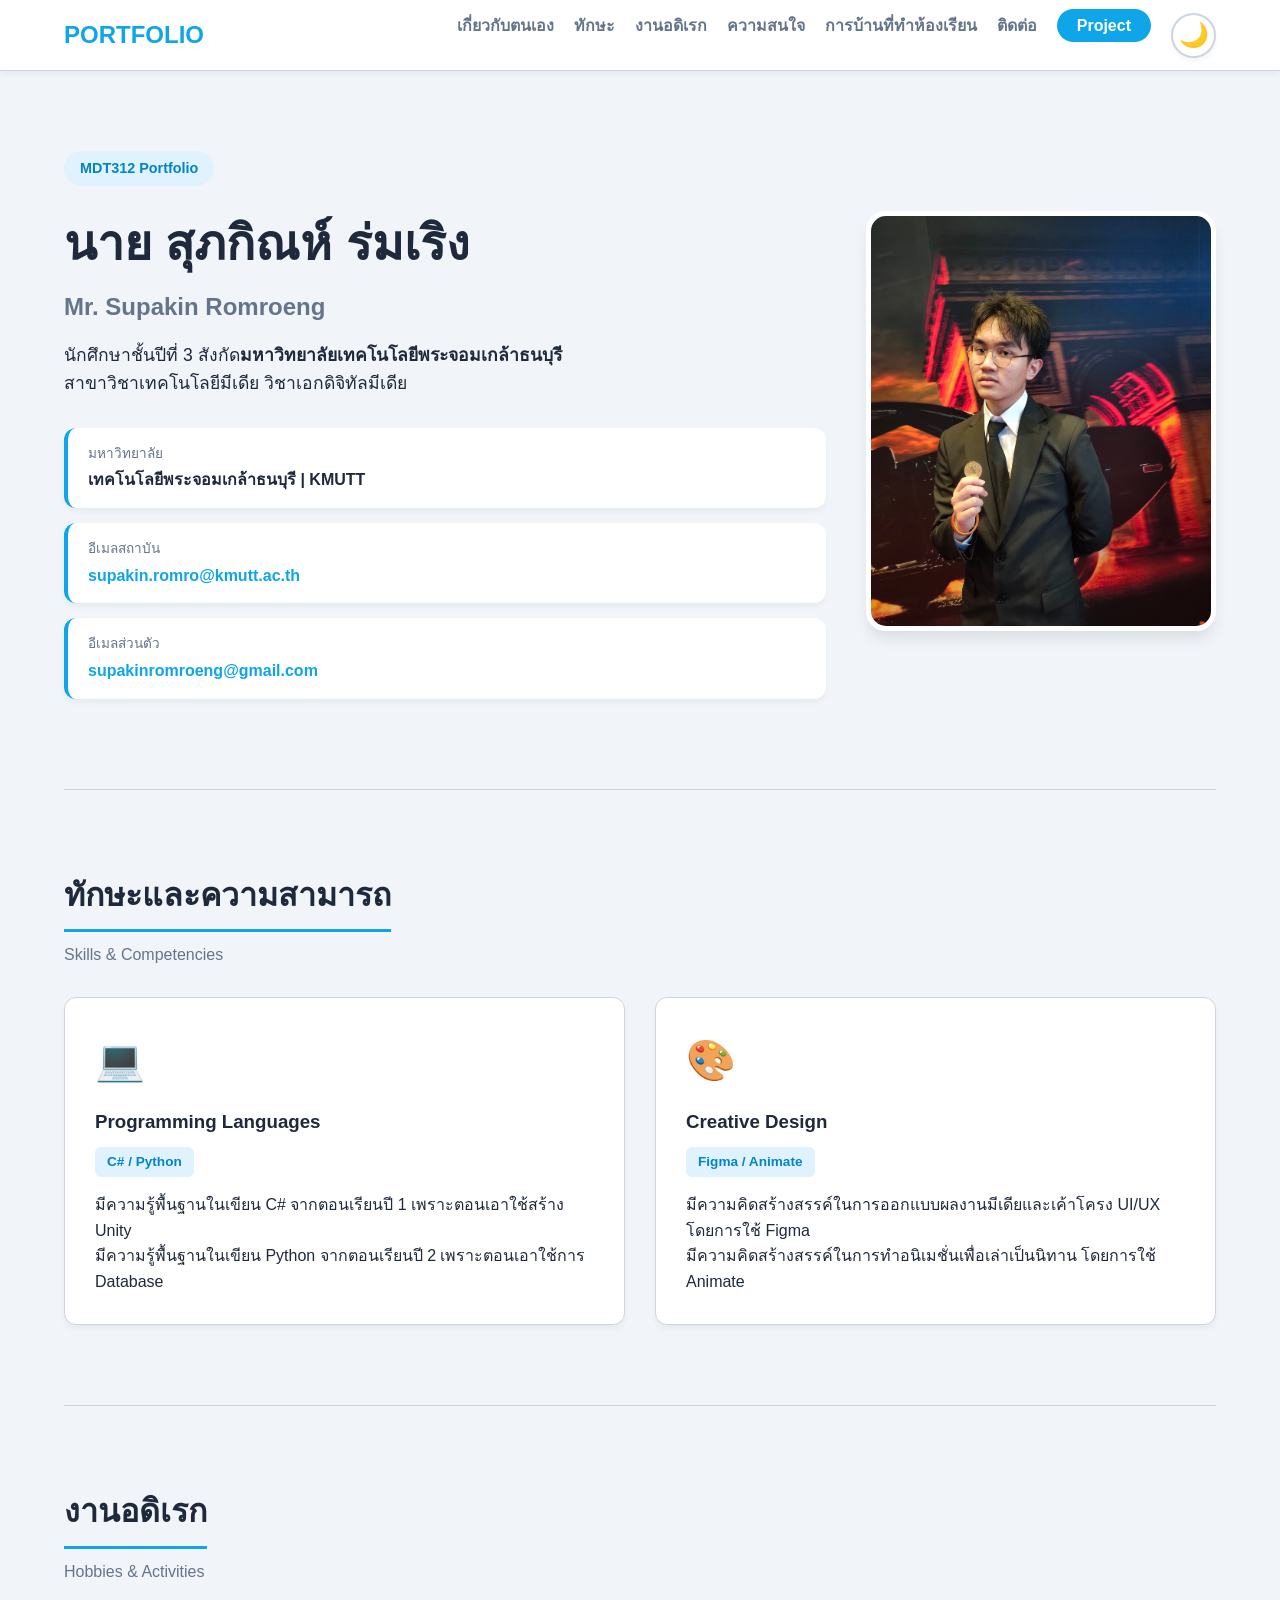
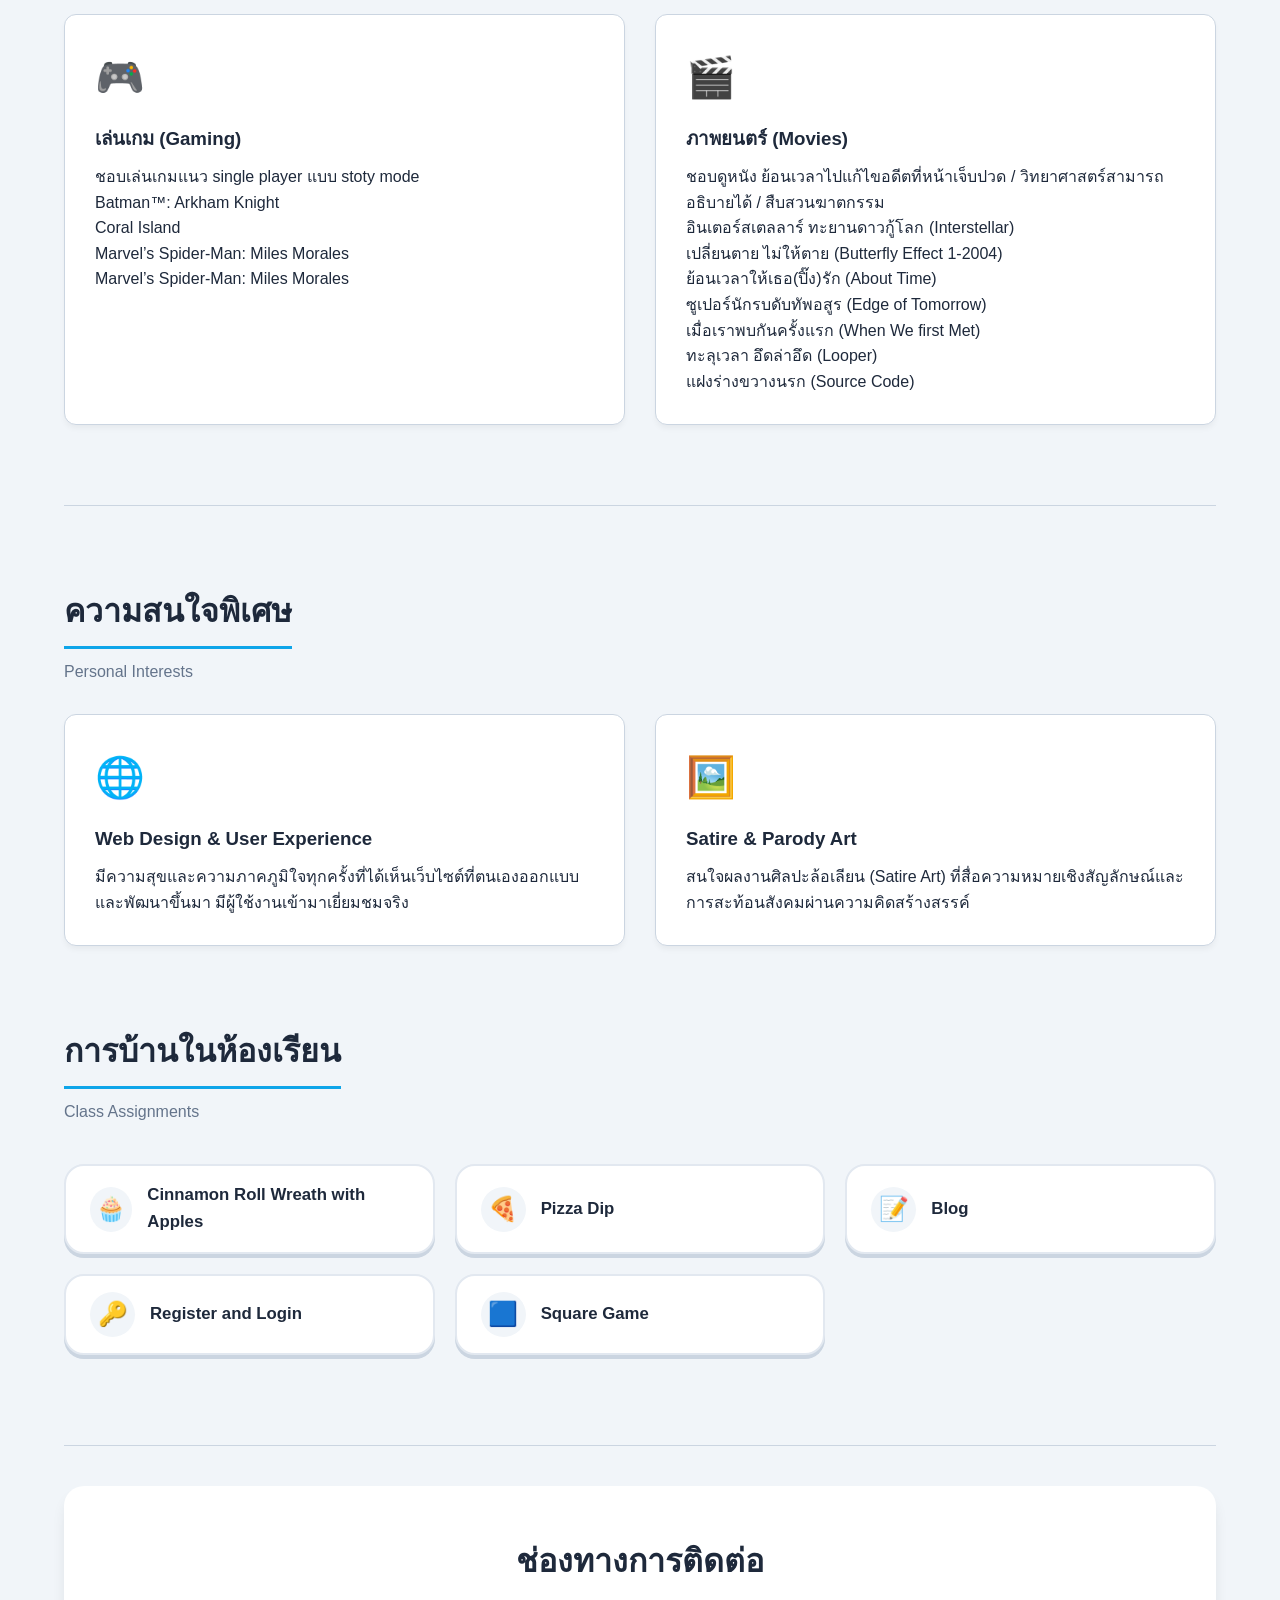
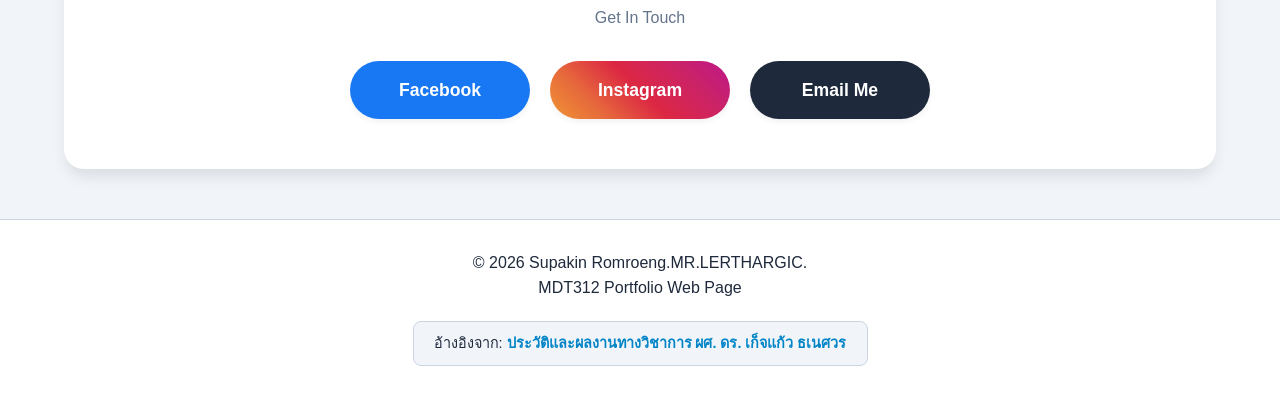
==== commit 4dde80f5: "Update index.html" ====
--- a/Portfolio/index.html
+++ b/Portfolio/index.html
@@ -42,7 +42,7 @@
                 <h2 class="hero-subtitle">Mr. Supakin Romroeng</h2>
                 <p class="hero-desc">
                     นักศึกษาชั้นปีที่ 3 สังกัด<strong>มหาวิทยาลัยเทคโนโลยีพระจอมเกล้าธนบุรี</strong><br>
-                    สาขาวิชาเทคโนโลยีมีเดีย เอกวิชาดิจิทัลมีเดีย
+                    สาขาวิชาเทคโนโลยีมีเดีย วิชาเอกดิจิทัลมีเดีย
                 </p>
 
                 <!-- Contact Info Badges -->
